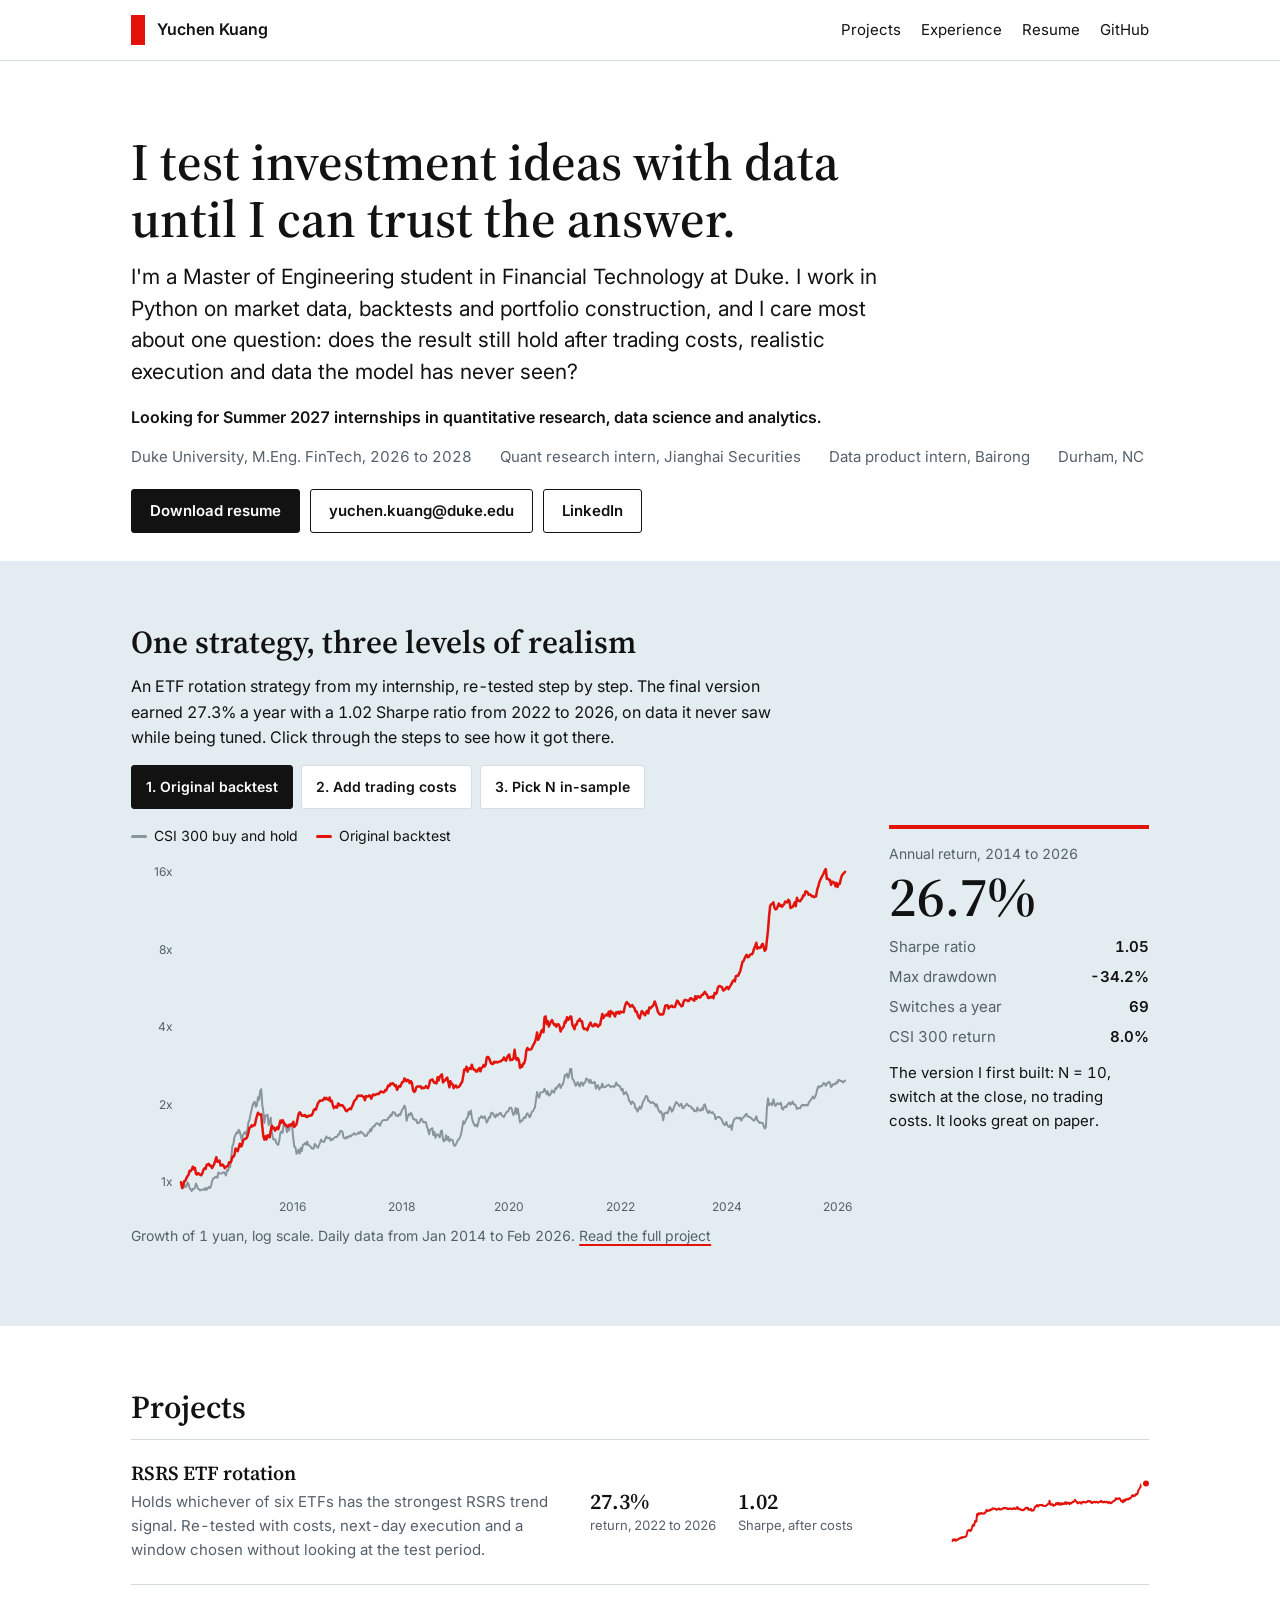
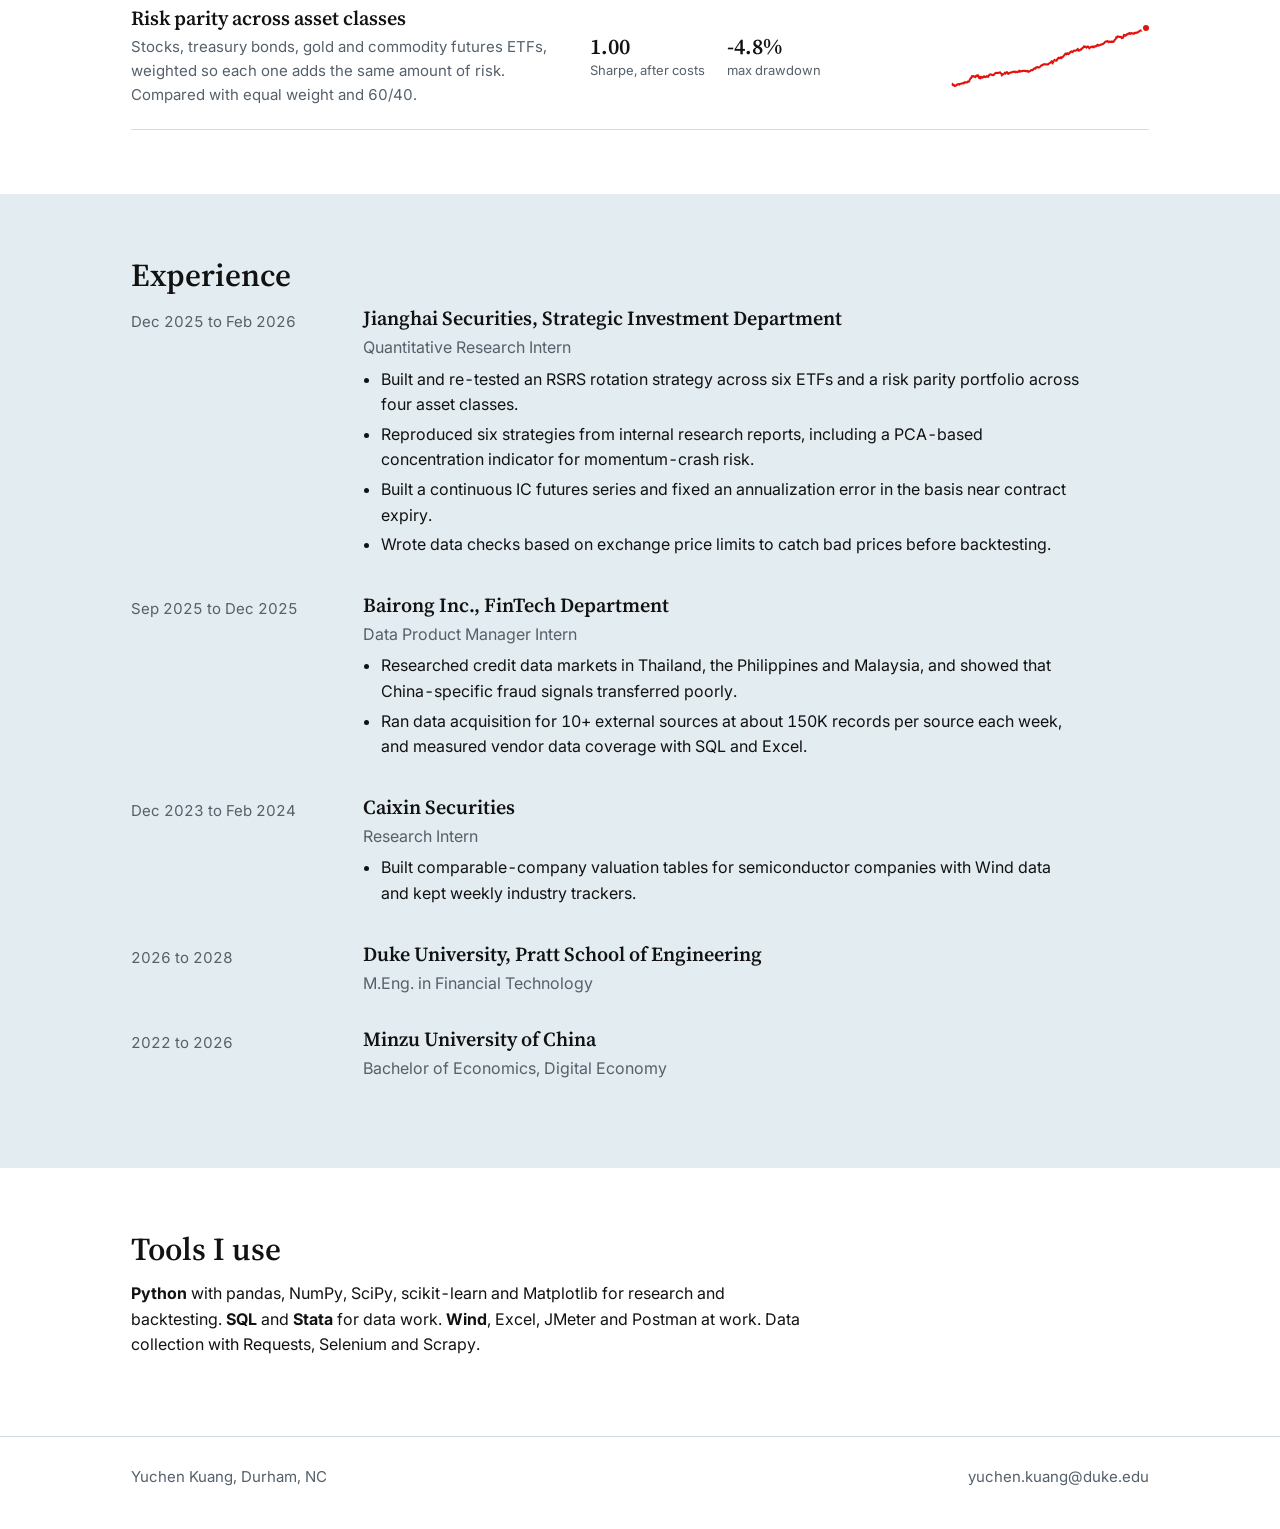
==== index.html @ cc19712d "Add files via upload" ====
<!DOCTYPE html>
<html lang="en">
<head>
<meta charset="utf-8">
<meta name="viewport" content="width=device-width, initial-scale=1">
<title>Yuchen Kuang</title>
<meta name="description" content="Yuchen Kuang, M.Eng. in Financial Technology at Duke. Quantitative research projects with honest backtests.">
<link rel="preconnect" href="https://fonts.googleapis.com">
<link rel="preconnect" href="https://fonts.gstatic.com" crossorigin>
<link href="https://fonts.googleapis.com/css2?family=Inter:wght@400;500;600&family=Source+Serif+4:opsz,wght@8..60,600&display=swap" rel="stylesheet">
<link rel="icon" href="data:image/svg+xml,%3Csvg xmlns=%27http://www.w3.org/2000/svg%27 viewBox=%270 0 32 32%27%3E%3Crect x=%279%27 y=%273%27 width=%2714%27 height=%2726%27 fill=%27%23e3120b%27/%3E%3C/svg%3E">
<link rel="stylesheet" href="css/style.css">
</head>
<body>
<header class="top">
  <div class="wrap">
    <a class="brand" href="index.html">Yuchen Kuang</a>
    <nav aria-label="Main">
      <a href="#projects">Projects</a>
      <a href="#experience">Experience</a>
      <a href="Yuchen_Kuang_Resume.pdf">Resume</a>
      <a href="https://github.com/GITHUB_USERNAME">GitHub</a>
    </nav>
  </div>
</header>

<main>
<section class="hero">
  <div class="wrap">
    <h1>I test investment ideas with data until I can trust the answer.</h1>
    <p class="lede">I'm a Master of Engineering student in Financial Technology at Duke. I work in Python on market data, backtests and portfolio construction, and I care most about one question: does the result still hold after trading costs, realistic execution and data the model has never seen?</p>
    <p class="seeking">Looking for Summer 2027 internships in quantitative research, data science and analytics.</p>
    <ul class="facts">
      <li>Duke University, M.Eng. FinTech, 2026 to 2028</li>
      <li>Quant research intern, Jianghai Securities</li>
      <li>Data product intern, Bairong</li>
      <li>Durham, NC</li>
    </ul>
    <div class="links">
      <a class="btn primary" href="Yuchen_Kuang_Resume.pdf">Download resume</a>
      <a class="btn" href="mailto:yuchen.kuang@duke.edu">yuchen.kuang@duke.edu</a>
      <a class="btn" href="https://www.linkedin.com/in/LINKEDIN_ID">LinkedIn</a>
    </div>
  </div>
</section>

<section class="band panel" aria-labelledby="story-title">
  <div class="wrap">
    <h2 id="story-title">One strategy, three levels of realism</h2>
    <p>An ETF rotation strategy from my internship, re-tested step by step. The final version earned 27.3% a year with a 1.02 Sharpe ratio from 2022 to 2026, on data it never saw while being tuned. Click through the steps to see how it got there.</p>
    <div class="steps" id="story-steps" role="group" aria-label="Backtest steps"></div>
    <div class="story">
      <div>
        <ul class="legend" id="story-legend"></ul>
        <div class="fig" id="story-fig" role="img" aria-label="Growth of 1 yuan, log scale, strategy against the CSI 300"></div>
        <p class="caption">Growth of 1 yuan, log scale. Daily data from Jan 2014 to Feb 2026. <a href="rsrs.html">Read the full project</a></p>
      </div>
      <aside class="readout" id="story-readout" aria-live="polite"></aside>
    </div>
  </div>
</section>

<section class="band" id="projects" aria-labelledby="projects-title">
  <div class="wrap">
    <h2 id="projects-title">Projects</h2>
    <ul class="projects">
      <li class="project">
        <div>
          <h3><a href="rsrs.html">RSRS ETF rotation</a></h3>
          <p>Holds whichever of six ETFs has the strongest RSRS trend signal. Re-tested with costs, next-day execution and a window chosen without looking at the test period.</p>
        </div>
        <div class="nums" id="rsrs-nums"></div>
        <div class="spark" id="rsrs-spark" aria-hidden="true"></div>
      </li>
      <li class="project">
        <div>
          <h3><a href="risk-parity.html">Risk parity across asset classes</a></h3>
          <p>Stocks, treasury bonds, gold and commodity futures ETFs, weighted so each one adds the same amount of risk. Compared with equal weight and 60/40.</p>
        </div>
        <div class="nums" id="rp-nums"></div>
        <div class="spark" id="rp-spark" aria-hidden="true"></div>
      </li>
    </ul>
  </div>
</section>

<section class="band panel" id="experience" aria-labelledby="exp-title">
  <div class="wrap">
    <h2 id="exp-title">Experience</h2>
    <div class="cv">
      <div class="when">Dec 2025 to Feb 2026</div>
      <div class="what">
        <h3>Jianghai Securities, Strategic Investment Department</h3>
        <div class="muted">Quantitative Research Intern</div>
        <ul>
          <li>Built and re-tested an RSRS rotation strategy across six ETFs and a risk parity portfolio across four asset classes.</li>
          <li>Reproduced six strategies from internal research reports, including a PCA-based concentration indicator for momentum-crash risk.</li>
          <li>Built a continuous IC futures series and fixed an annualization error in the basis near contract expiry.</li>
          <li>Wrote data checks based on exchange price limits to catch bad prices before backtesting.</li>
        </ul>
      </div>
      <div class="when">Sep 2025 to Dec 2025</div>
      <div class="what">
        <h3>Bairong Inc., FinTech Department</h3>
        <div class="muted">Data Product Manager Intern</div>
        <ul>
          <li>Researched credit data markets in Thailand, the Philippines and Malaysia, and showed that China-specific fraud signals transferred poorly.</li>
          <li>Ran data acquisition for 10+ external sources at about 150K records per source each week, and measured vendor data coverage with SQL and Excel.</li>
        </ul>
      </div>
      <div class="when">Dec 2023 to Feb 2024</div>
      <div class="what">
        <h3>Caixin Securities</h3>
        <div class="muted">Research Intern</div>
        <ul><li>Built comparable-company valuation tables for semiconductor companies with Wind data and kept weekly industry trackers.</li></ul>
      </div>
      <div class="when">2026 to 2028</div>
      <div class="what">
        <h3>Duke University, Pratt School of Engineering</h3>
        <div class="muted">M.Eng. in Financial Technology</div>
      </div>
      <div class="when">2022 to 2026</div>
      <div class="what">
        <h3>Minzu University of China</h3>
        <div class="muted">Bachelor of Economics, Digital Economy</div>
      </div>
    </div>
  </div>
</section>

<section class="band" aria-labelledby="skills-title">
  <div class="wrap">
    <h2 id="skills-title">Tools I use</h2>
    <p><strong>Python</strong> with pandas, NumPy, SciPy, scikit-learn and Matplotlib for research and backtesting. <strong>SQL</strong> and <strong>Stata</strong> for data work. <strong>Wind</strong>, Excel, JMeter and Postman at work. Data collection with Requests, Selenium and Scrapy.</p>
  </div>
</section>
</main>

<footer>
  <div class="wrap">
    <span>Yuchen Kuang, Durham, NC</span>
    <span>yuchen.kuang@duke.edu</span>
  </div>
</footer>

<script src="js/charts.js"></script>
<script src="js/story.js"></script>
<script>
{
  const { pct, num } = Charts;
  window.addEventListener("rsrs-data", e => {
    const d = e.detail, s = d.compare.strategy.out_of_sample;
    document.getElementById("rsrs-nums").innerHTML =
      `<div><strong>${pct(s.ann_return)}</strong>return, 2022 to 2026</div><div><strong>${num(s.sharpe)}</strong>Sharpe, after costs</div>`;
    Charts.spark(document.getElementById("rsrs-spark"), d.nav.strategy.map(Math.log), "--s1");
  });
  fetch("data/risk_parity.json").then(r => r.json()).then(d => {
    const s = d.stats_full.risk_parity;
    document.getElementById("rp-nums").innerHTML =
      `<div><strong>${num(s.sharpe)}</strong>Sharpe, after costs</div><div><strong>${pct(s.max_dd)}</strong>max drawdown</div>`;
    Charts.spark(document.getElementById("rp-spark"), d.nav.risk_parity, "--s1");
  });
}
</script>
</body>
</html>
---- css/style.css ----
/*
VOICE   plain, careful research report written for a hiring manager with five minutes
IDEA    a fund factsheet: finding as the title, key figures, one main chart, then the method and the caveats
PICTURE the RSRS story as one chart that changes as realism is added, step by step
COLOUR  white paper, ink, one red tab and red strategy line, slate support, pale slate panels
TYPE    Source Serif 4 for titles, Inter for text and numbers, tabular figures
LAYOUT  red tab and name top left, wide chart band, projects as rows with sparklines, 1120px column
*/
:root {
  color-scheme: light dark;
  --bg: light-dark(#ffffff, #10191e);
  --panel: light-dark(#e3ecf0, #18252c);
  --ink: light-dark(#121212, #eef2f4);
  --muted: light-dark(#55606a, #9fb0ba);
  --rule: light-dark(#d5dde2, #2a3a43);
  --grid: light-dark(#e8edf0, #22323a);
  --red: light-dark(#e3120b, #ff5a4f);
  --slate: light-dark(#2e6f8e, #6fb0cf);
  --s1: light-dark(#e3120b, #ff5a4f);
  --s2: light-dark(#257de0, #4a9cf0);
  --s3: light-dark(#00a382, #00b894);
  --s4: light-dark(#6a4ce2, #9887ef);
  --s5: light-dark(#d89400, #d28e05);
  --bench: light-dark(#8a949c, #7d8790);
  --good: light-dark(#0a7a24, #4cc46a);
  --bad: light-dark(#c0150e, #ff6b61);
  --serif: "Source Serif 4", Georgia, "Times New Roman", serif;
  --sans: Inter, "Segoe UI", system-ui, -apple-system, sans-serif;
}
:root[data-theme=light] { color-scheme: light; }
:root[data-theme=dark] { color-scheme: dark; }
* { box-sizing: border-box; min-width: 0; }
html { scroll-padding-top: 72px; }
body { margin: 0; background: var(--bg); color: var(--ink); font: 16px/1.6 var(--sans);
  overflow-x: clip; font-feature-settings: "tnum" 1; }
a { color: inherit; text-decoration-color: var(--red); text-decoration-thickness: 2px; text-underline-offset: 3px; }
a:hover { color: var(--red); }
:focus-visible { outline: 3px solid var(--slate); outline-offset: 2px; border-radius: 2px; }
h1, h2, h3 { font-family: var(--serif); font-weight: 600; line-height: 1.1; text-wrap: balance; margin: 0; }
h1 { font-size: clamp(34px, 5vw, 52px); }
h2 { font-size: clamp(24px, 3vw, 32px); margin-bottom: 14px; }
h3 { font-size: 20px; margin-bottom: 6px; }
p { margin: 0 0 14px; max-width: 68ch; }
.wrap { max-width: 1120px; margin: 0 auto; padding: 0 max(4vw, 16px); }
.band { padding: clamp(36px, 5vw, 64px) 0; }
.band.panel { background: var(--panel); }
.muted { color: var(--muted); }
.small { font-size: 14px; }

/* top bar with the red tab */
.top { border-bottom: 1px solid var(--rule); }
.top .wrap { display: flex; align-items: center; justify-content: space-between; gap: 16px; flex-wrap: wrap; min-height: 60px; }
.brand { display: flex; align-items: center; gap: 12px; text-decoration: none; font-weight: 600; }
.brand::before { content: ""; width: 14px; height: 30px; background: var(--red); }
.top nav { display: flex; gap: 20px; flex-wrap: wrap; font-size: 15px; }
.top nav a { text-decoration: none; }
.top nav a[aria-current] { text-decoration: underline; text-decoration-color: var(--red); }

/* hero */
.hero { padding: clamp(36px, 6vw, 72px) 0 28px; }
.hero h1 { margin-bottom: 14px; }
.lede { font-size: clamp(18px, 2vw, 21px); line-height: 1.5; max-width: 60ch; margin-bottom: 18px; }
.facts { display: flex; flex-wrap: wrap; gap: 8px 28px; padding: 0; margin: 0 0 20px; list-style: none; color: var(--muted); font-size: 15px; }
.links { display: flex; flex-wrap: wrap; gap: 10px; }
.btn { display: inline-flex; align-items: center; min-height: 44px; padding: 0 18px; border: 1.5px solid var(--ink);
  text-decoration: none; font-weight: 600; font-size: 15px; border-radius: 3px; }
.btn.primary { background: var(--ink); color: var(--bg); }
.btn.primary:hover { background: var(--red); border-color: var(--red); color: #fff; }

.seeking { font-weight: 600; margin-bottom: 14px; }
.summary { background: var(--panel); border-left: 4px solid var(--red); padding: 16px 20px 14px; margin: 18px 0 8px; max-width: 820px; }
.summary p { margin-bottom: 8px; }
.tags { display: flex; flex-wrap: wrap; gap: 8px; list-style: none; padding: 0; margin: 10px 0 0; }
.tags li { font-size: 13px; padding: 3px 10px; border: 1px solid var(--rule); border-radius: 3px; background: var(--bg); }

/* step story */
.story { display: grid; grid-template-columns: minmax(0, 1fr) 260px; gap: 28px; align-items: start; }
.steps { display: flex; flex-wrap: wrap; gap: 8px; margin-bottom: 16px; }
.steps button { font: 600 14px var(--sans); min-height: 44px; padding: 0 14px; border-radius: 3px; cursor: pointer;
  border: 1.5px solid var(--rule); background: var(--bg); color: var(--ink); }
.steps button[aria-pressed=true] { border-color: var(--ink); background: var(--ink); color: var(--bg); }
.readout { border-top: 4px solid var(--red); padding-top: 14px; }
.readout .big { font: 600 clamp(40px, 5vw, 56px)/1 var(--serif); margin: 4px 0 10px; }
.readout dl { display: grid; grid-template-columns: auto auto; gap: 6px 16px; margin: 0 0 12px; font-size: 15px; }
.readout dt { color: var(--muted); }
.readout dd { margin: 0; text-align: right; font-weight: 600; }
.readout p { font-size: 15px; }

/* figures */
.fig { position: relative; height: 360px; }
.fig.short { height: 220px; }
.fig.tall { height: 420px; }
.fig > svg { position: absolute; inset: 0; width: 100%; height: 100%; overflow: visible; }
.fig text { font: 12px var(--sans); fill: var(--muted); }
.tip { position: absolute; pointer-events: none; background: var(--bg); border: 1px solid var(--rule); border-radius: 4px;
  padding: 8px 10px; font-size: 13px; line-height: 1.45; box-shadow: 0 4px 14px rgb(0 0 0 / .12); min-width: 170px; z-index: 2; display: none; }
.tip b { display: block; margin-bottom: 2px; }
.tip span.k { display: inline-block; width: 10px; height: 3px; margin-right: 6px; vertical-align: middle; }
.tip .row { display: flex; justify-content: space-between; gap: 14px; }
.legend { display: flex; flex-wrap: wrap; gap: 6px 18px; font-size: 14px; margin: 0 0 10px; padding: 0; list-style: none; }
.legend li { display: flex; align-items: center; gap: 7px; }
.legend i { width: 16px; height: 3px; border-radius: 2px; }
.caption { font-size: 14px; color: var(--muted); margin-top: 8px; }

/* key figures */
.kpis { display: grid; grid-template-columns: repeat(4, minmax(0, 1fr)); gap: 0; border-top: 1px solid var(--rule); border-bottom: 1px solid var(--rule); margin: 26px 0 8px; }
.kpi { padding: 16px 16px 14px 0; }
.kpi + .kpi { padding-left: 16px; border-left: 1px solid var(--rule); }
.kpi .v { font: 600 clamp(26px, 3vw, 34px)/1.1 var(--serif); }
.kpi .l { font-size: 14px; color: var(--muted); }

/* project rows */
.projects { list-style: none; padding: 0; margin: 0; border-top: 1px solid var(--rule); }
.project { display: grid; grid-template-columns: minmax(0, 1.3fr) minmax(0, 1fr) 200px; gap: 24px; align-items: center;
  padding: 22px 0; border-bottom: 1px solid var(--rule); }
.project h3 a { text-decoration: none; }
.project h3 a:hover { text-decoration: underline; text-decoration-color: var(--red); }
.project p { margin: 0; font-size: 15px; color: var(--muted); }
.project .nums { display: flex; gap: 22px; flex-wrap: wrap; }
.project .nums div { font-size: 13px; color: var(--muted); }
.project .nums strong { display: block; font: 600 22px/1.2 var(--serif); color: var(--ink); }
.spark { height: 64px; position: relative; }
.spark svg { position: absolute; inset: 0; width: 100%; height: 100%; }
.tag { display: inline-block; font-size: 13px; padding: 2px 8px; border-radius: 3px; background: var(--panel); color: var(--muted); margin-left: 8px; vertical-align: middle; font-family: var(--sans); font-weight: 500; }

/* experience */
.cv { display: grid; grid-template-columns: 200px minmax(0, 1fr); gap: 10px 32px; }
.cv .when { color: var(--muted); font-size: 15px; padding-top: 3px; }
.cv .what { padding-bottom: 22px; }
.cv .what ul { margin: 6px 0 0; padding-left: 18px; }
.cv .what li { margin-bottom: 4px; max-width: 70ch; }

/* tables */
.scroll { overflow-x: auto; }
table { border-collapse: collapse; width: 100%; font-size: 15px; }
th, td { padding: 9px 12px; border-bottom: 1px solid var(--rule); text-align: right; white-space: nowrap; }
th:first-child, td:first-child { text-align: left; white-space: normal; }
thead th { font-weight: 600; border-bottom: 2px solid var(--ink); vertical-align: bottom; }
tr.hl td { font-weight: 600; }
td.neg { color: var(--bad); }

/* two column text + figure */
.split { display: grid; grid-template-columns: minmax(0, 1fr) minmax(0, 1fr); gap: 36px; align-items: start; }
.bars { list-style: none; padding: 0; margin: 0; }
.bars li { display: grid; grid-template-columns: 150px minmax(0, 1fr) 52px; gap: 10px; align-items: center; font-size: 15px; padding: 5px 0; }
.bars .track { height: 14px; background: var(--grid); border-radius: 0 4px 4px 0; }
.bars .fill { height: 100%; border-radius: 0 4px 4px 0; background: var(--slate); }
.bars .val { text-align: right; font-weight: 600; }
.note { border-left: 4px solid var(--slate); padding: 4px 0 4px 16px; margin: 18px 0; }
.caveats li { margin-bottom: 10px; max-width: 70ch; }

/* calculator */
.calc { display: grid; grid-template-columns: minmax(0, 1fr) minmax(0, 1.2fr); gap: 36px; align-items: start; }
.slider { display: grid; grid-template-columns: 150px minmax(0, 1fr) 56px; gap: 10px; align-items: center; min-height: 44px; font-size: 15px; }
.slider input { width: 100%; accent-color: var(--slate); height: 28px; }
.slider output { text-align: right; font-weight: 600; }
.calc .reset { margin-top: 10px; font: 600 14px var(--sans); min-height: 44px; padding: 0 14px; border: 1.5px solid var(--ink); background: var(--bg); color: var(--ink); border-radius: 3px; cursor: pointer; }
.wbars li { grid-template-columns: 150px minmax(0, 1fr) 110px; }
.wbars .track { position: relative; height: 22px; background: none; }
.wbars .fill { position: absolute; left: 0; height: 9px; border-radius: 0 4px 4px 0; }
.wbars .fill.rp { top: 0; background: var(--s1); }
.wbars .fill.ew { top: 11px; background: var(--bench); }

footer { border-top: 1px solid var(--rule); padding: 28px 0 40px; font-size: 15px; color: var(--muted); }
footer .wrap { display: flex; justify-content: space-between; flex-wrap: wrap; gap: 12px; }

@media (max-width: 900px) {
  .story, .split, .calc { grid-template-columns: minmax(0, 1fr); }
  .project { grid-template-columns: minmax(0, 1fr); gap: 12px; }
  .spark { height: 56px; }
}
@media (max-width: 600px) {
  .kpis { grid-template-columns: repeat(2, minmax(0, 1fr)); }
  .kpi:nth-child(3) { padding-left: 0; border-left: 0; }
  .kpi:nth-child(n+3) { border-top: 1px solid var(--rule); }
  .cv { grid-template-columns: minmax(0, 1fr); gap: 0; }
  .cv .when { padding-top: 0; }
  .fig { height: 300px; }
  .bars li, .slider { grid-template-columns: 110px minmax(0, 1fr) 48px; }
  .wbars li { grid-template-columns: 110px minmax(0, 1fr) 92px; }
  table { font-size: 13px; }
  th, td { padding: 8px 8px; }
}
@media (prefers-reduced-motion: reduce) { * { transition: none !important; } }
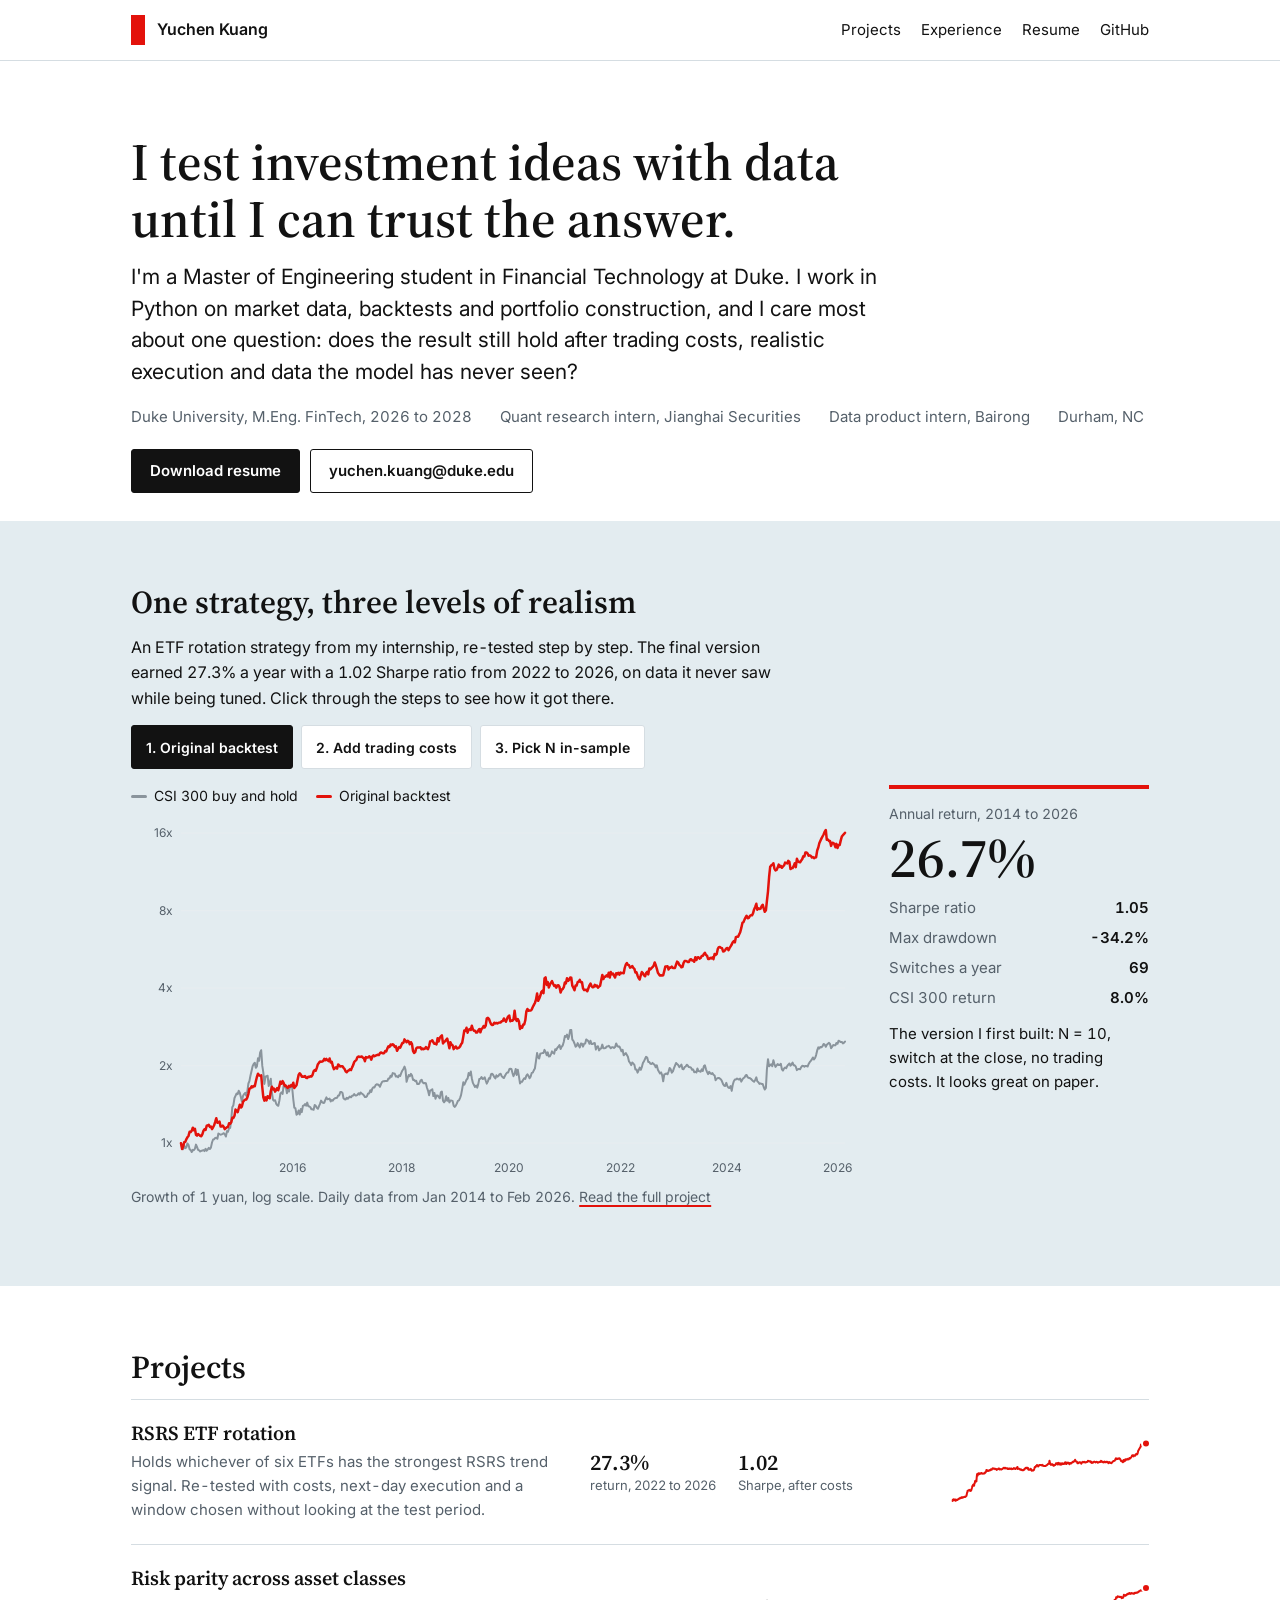
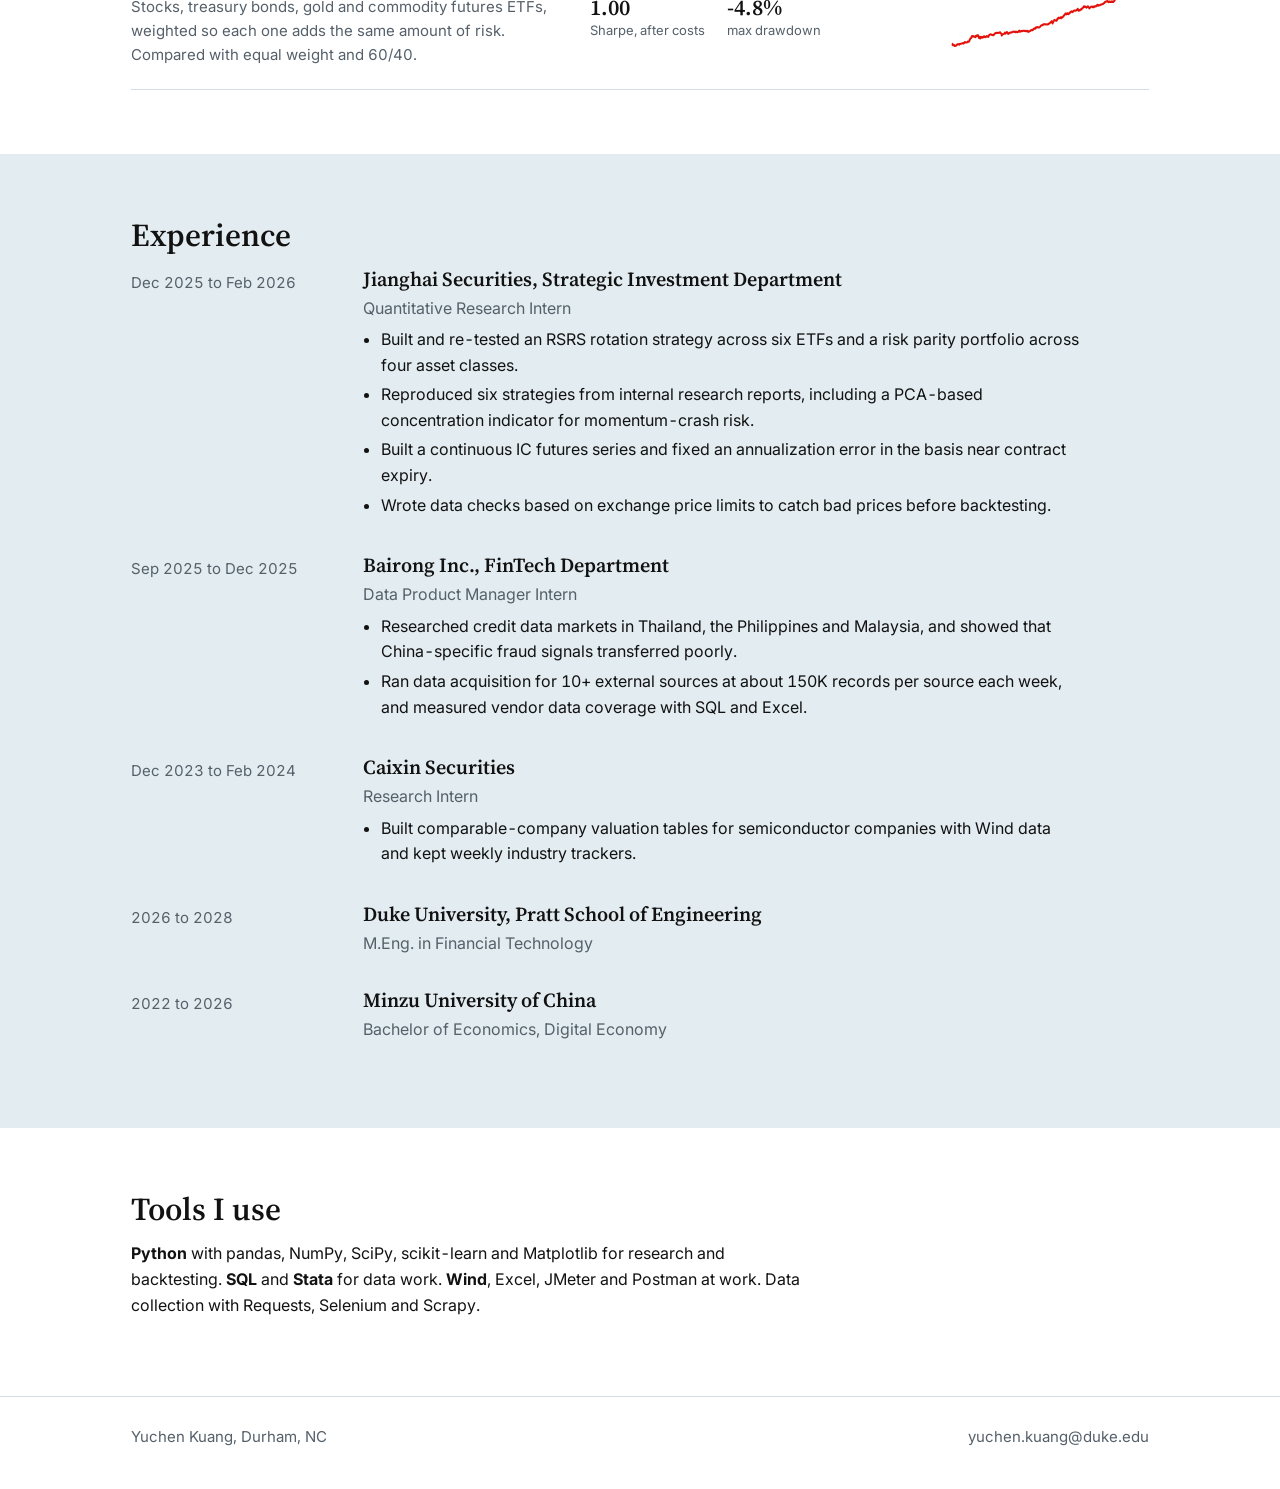
==== commit 1aab91e0: "Add files via upload" ====
--- a/index.html
+++ b/index.html
@@ -19,7 +19,7 @@
       <a href="#projects">Projects</a>
       <a href="#experience">Experience</a>
       <a href="Yuchen_Kuang_Resume.pdf">Resume</a>
-      <a href="https://github.com/GITHUB_USERNAME">GitHub</a>
+      <a href="https://github.com/KylenKuang">GitHub</a>
     </nav>
   </div>
 </header>
@@ -29,7 +29,6 @@
   <div class="wrap">
     <h1>I test investment ideas with data until I can trust the answer.</h1>
     <p class="lede">I'm a Master of Engineering student in Financial Technology at Duke. I work in Python on market data, backtests and portfolio construction, and I care most about one question: does the result still hold after trading costs, realistic execution and data the model has never seen?</p>
-    <p class="seeking">Looking for Summer 2027 internships in quantitative research, data science and analytics.</p>
     <ul class="facts">
       <li>Duke University, M.Eng. FinTech, 2026 to 2028</li>
       <li>Quant research intern, Jianghai Securities</li>
@@ -39,7 +38,6 @@
     <div class="links">
       <a class="btn primary" href="Yuchen_Kuang_Resume.pdf">Download resume</a>
       <a class="btn" href="mailto:yuchen.kuang@duke.edu">yuchen.kuang@duke.edu</a>
-      <a class="btn" href="https://www.linkedin.com/in/LINKEDIN_ID">LinkedIn</a>
     </div>
   </div>
 </section>
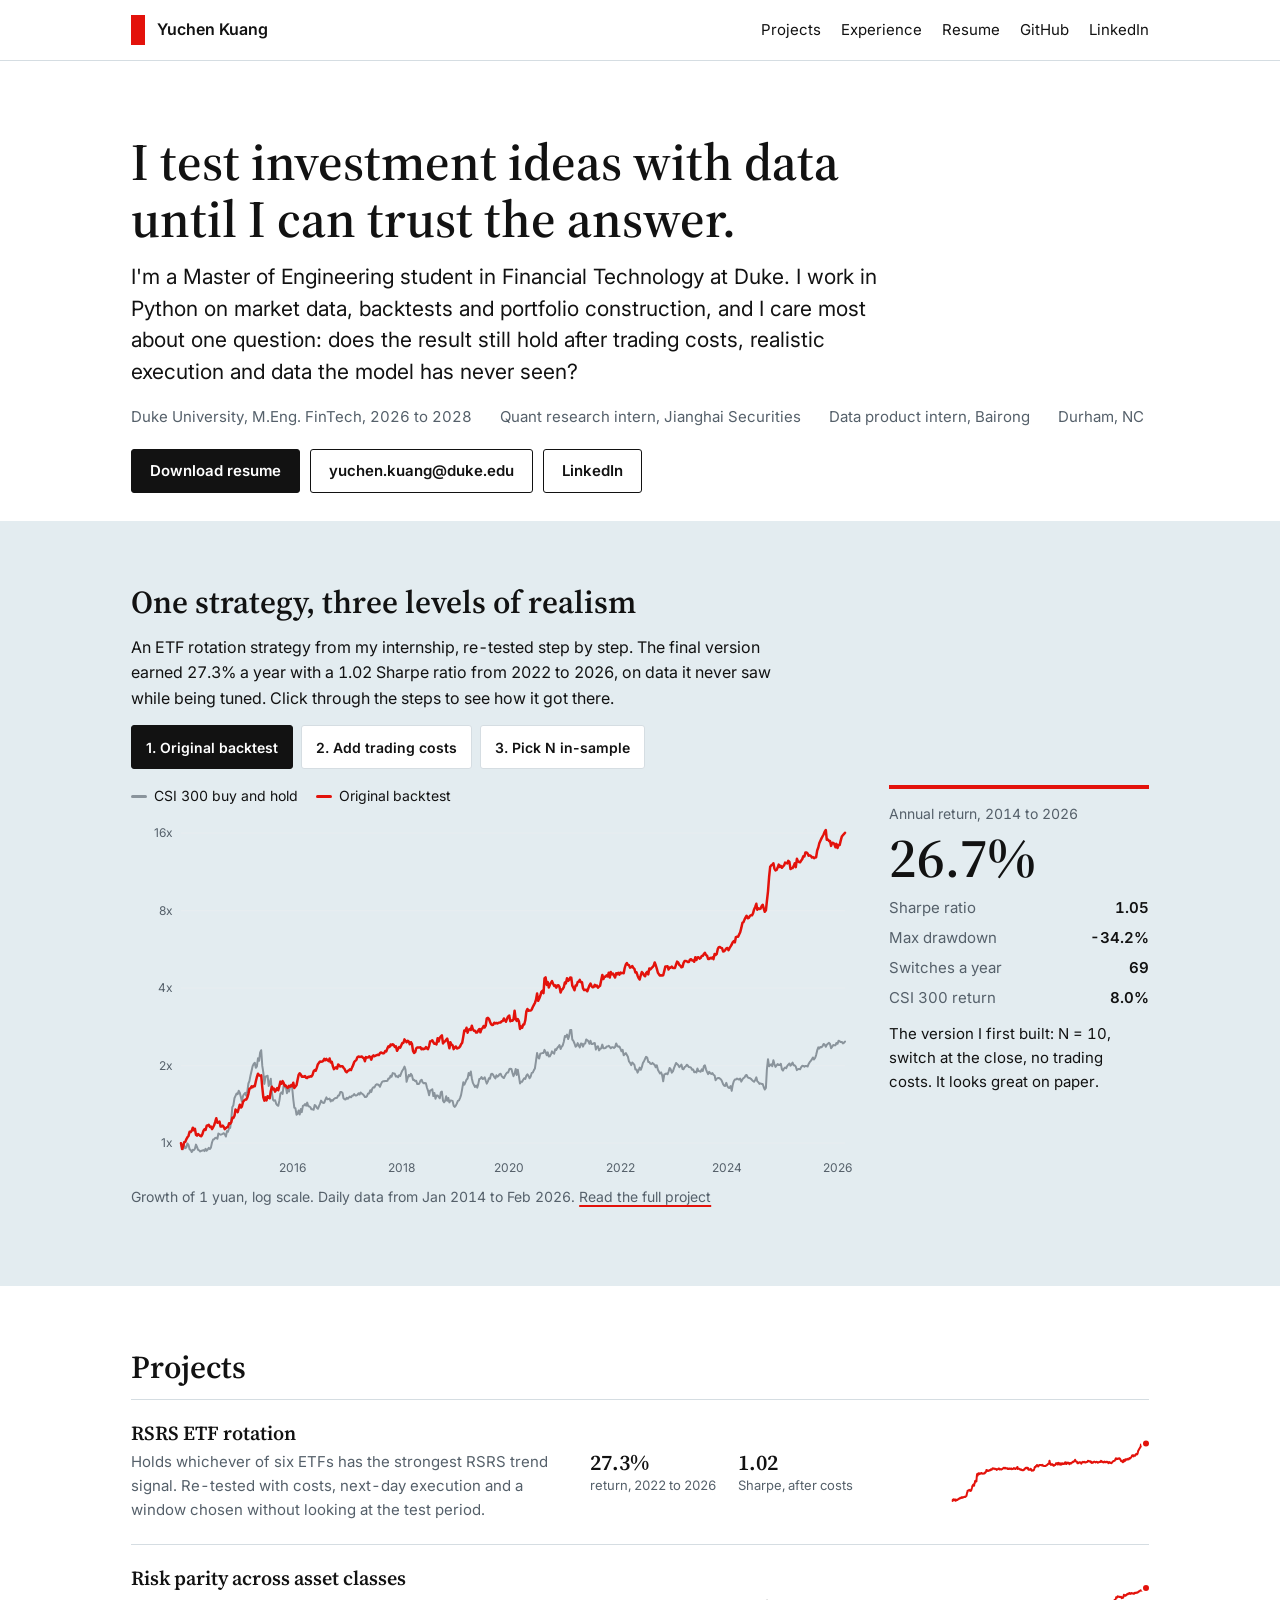
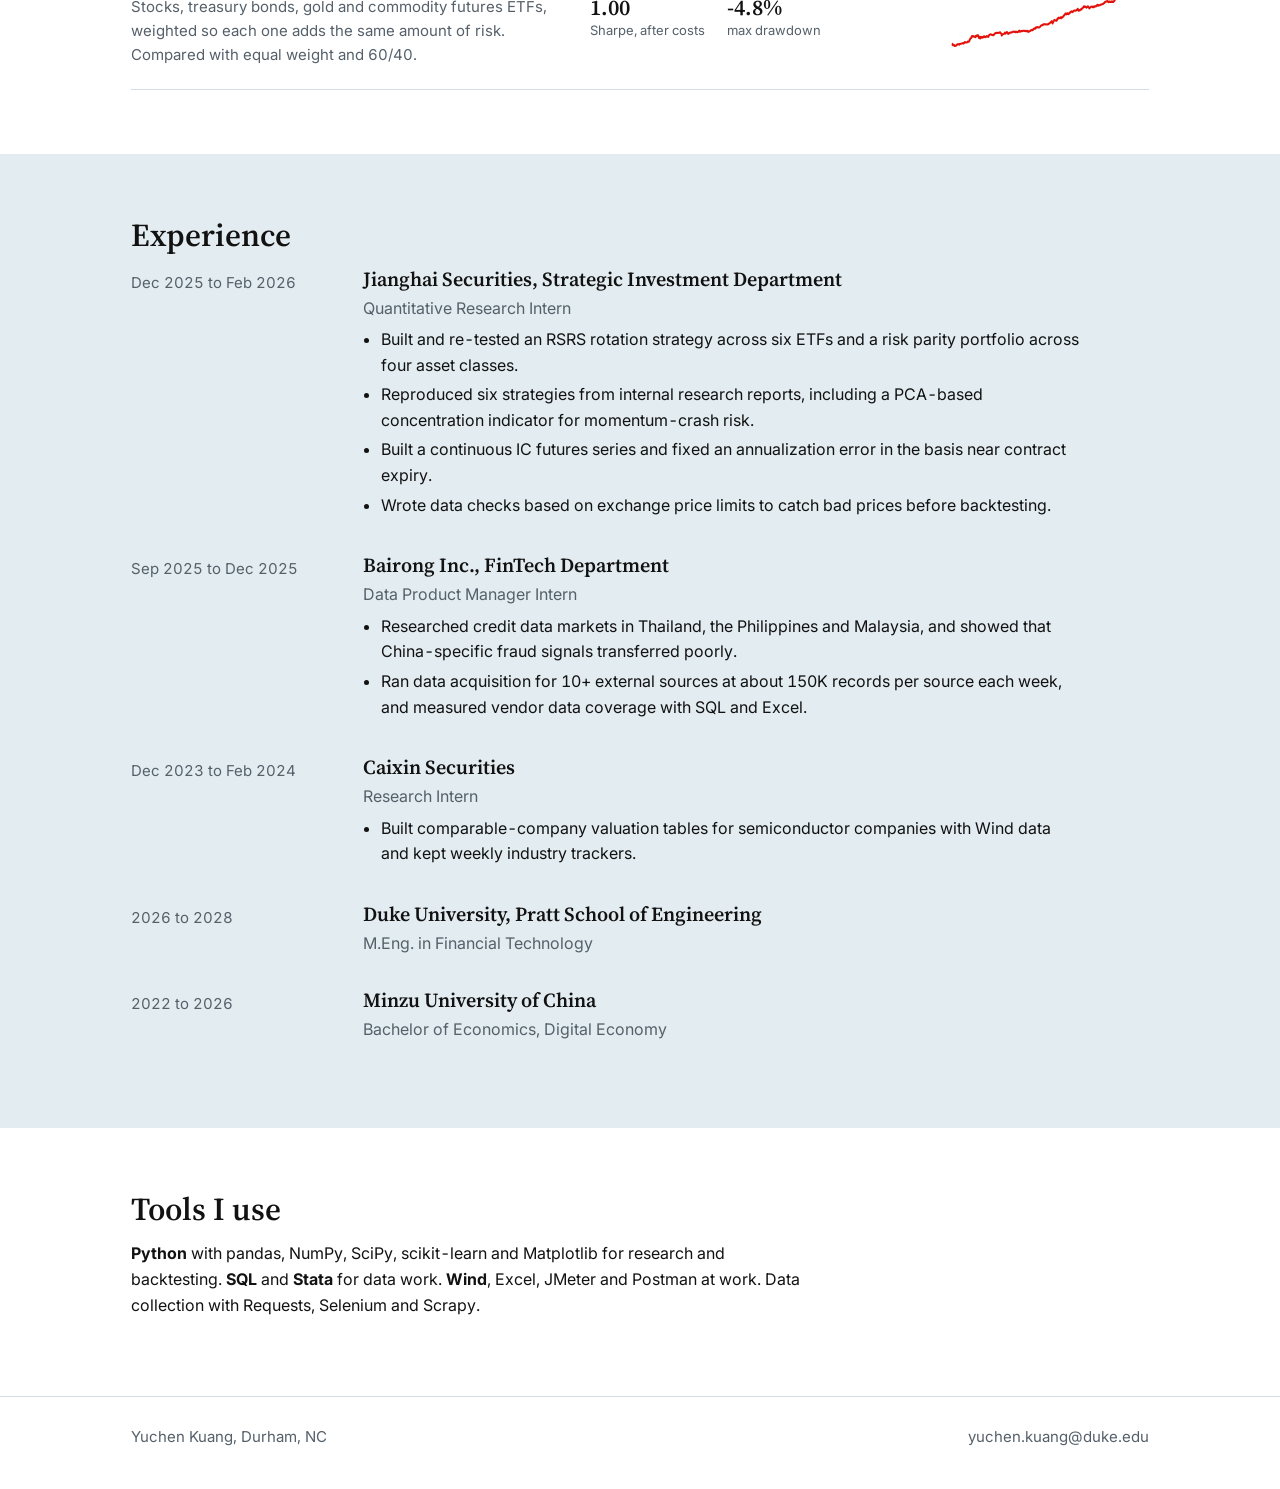
==== commit 6635ed3c: "Add files via upload" ====
--- a/index.html
+++ b/index.html
@@ -20,6 +20,7 @@
       <a href="#experience">Experience</a>
       <a href="Yuchen_Kuang_Resume.pdf">Resume</a>
       <a href="https://github.com/KylenKuang">GitHub</a>
+      <a href="https://www.linkedin.com/in/yuchen-kuang-8b7991436">LinkedIn</a>
     </nav>
   </div>
 </header>
@@ -38,6 +39,7 @@
     <div class="links">
       <a class="btn primary" href="Yuchen_Kuang_Resume.pdf">Download resume</a>
       <a class="btn" href="mailto:yuchen.kuang@duke.edu">yuchen.kuang@duke.edu</a>
+      <a class="btn" href="https://www.linkedin.com/in/yuchen-kuang-8b7991436">LinkedIn</a>
     </div>
   </div>
 </section>
